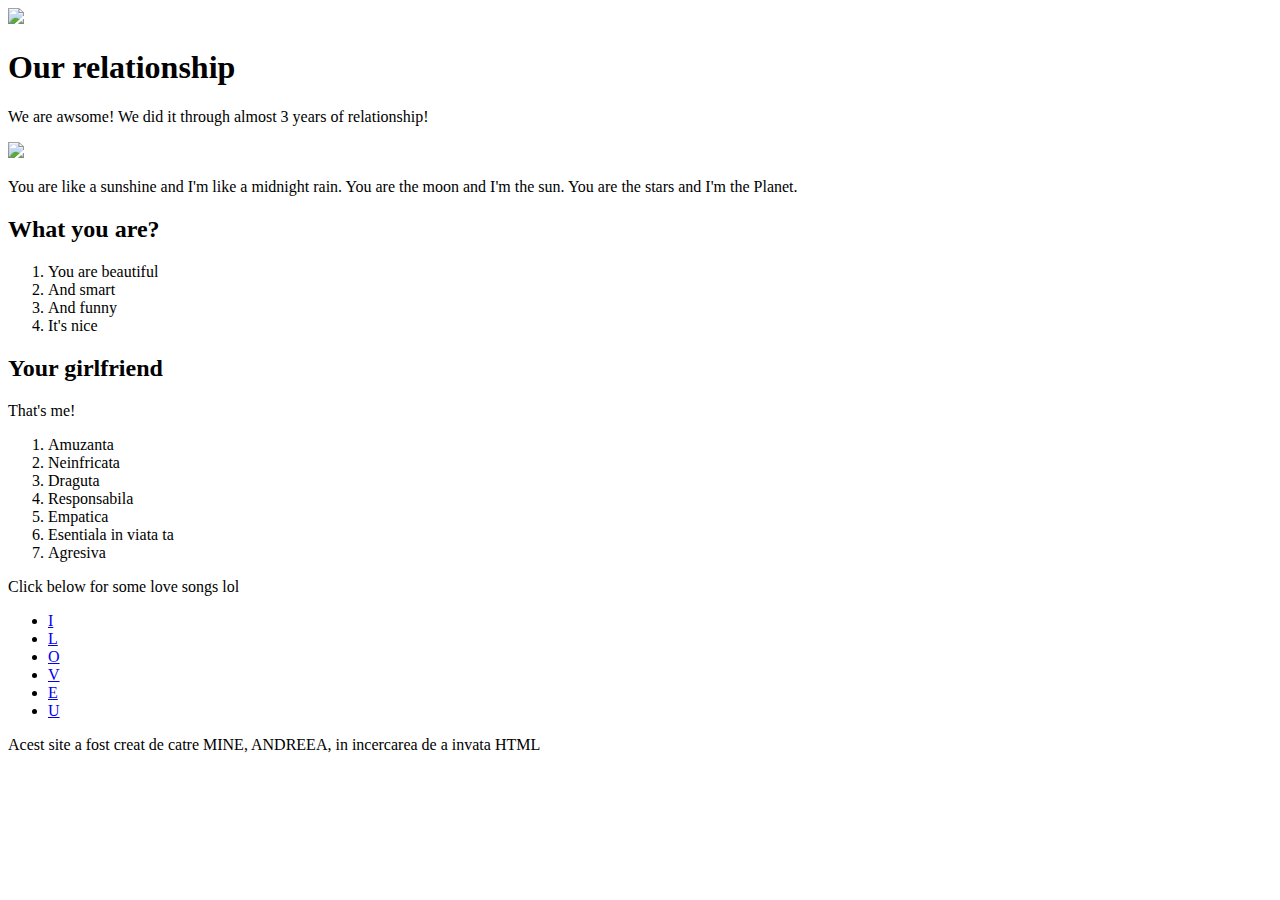
==== index.html @ 5f2c71a7 "added my relationship's index.html" ====
<!DOCTYPE html>
<html>
<head>
	<title>You and Me</title>
	<link rel="icon" href="file:///C:/Users/Andreea/Desktop/cartoon-hero/img1/giphy.gif">
</head>
<body>
	<!-- header element -->
<header>
	<img src="file:///C:/Users/Andreea/Downloads/file.enc">
	<h1> Our relationship </h1>
</header>

<!-- main element -->
<main>
<h2></h2>
<p>We are awsome! We did it through almost 3 years of relationship!</p>
<img src="file:///C:/Users/Andreea/Desktop/cartoon-hero/img1/inimi.jpg">	
<p>You are like a sunshine and I'm like a midnight rain. You are the moon and I'm the sun. You are the stars and I'm the Planet.</p>
<h2>What you are?</h2>
<ol>
	<li>You are beautiful</li>
	<li>And smart</li>
	<li>And funny</li>
    <li>It's nice</li>
</ol>

<!-- EU -->
<h2>Your girlfriend</h2>
<p>That's me!</p>
<ol>
	<li>Amuzanta</li>
	<li>Neinfricata</li>
	<li>Draguta</li>
	<li>Responsabila</li>
	<li>Empatica</li>
	<li>Esentiala in viata ta</li>
	<li>Agresiva</li>

</ol>
<!-- MUZICI -->
<p>Click below for some love songs lol</p>
<ul>
	<li><a target="_blank" href="https://www.youtube.com/watch?v=G9183S-f82Q&ab_channel=DanMusic">I</a></li>
	<li><a target="_blank" href="https://www.youtube.com/watch?v=kffacxfA7G4&ab_channel=JustinBieberVEVO">L</a></li>
	<li><a target="_blank" href="https://www.youtube.com/watch?v=QLCpqdqeoII&ab_channel=TheWeeknd-Topic">O</a> </li>
	<li><a target="_blank" href="https://www.youtube.com/watch?v=VuNIsY6JdUw&ab_channel=TaylorSwiftVEVO">V</a> </li>
	<li><a target="_blank" href="https://www.youtube.com/watch?v=vv3um0BlygY&ab_channel=TaylorSwift-Topic">E</a> </li>
	<li><a target="_blank" href="https://www.youtube.com/watch?v=J6eq0IEvKx4&ab_channel=Clem">U</a> </li>

</ul>
</main>

<!-- FOOTER ELEMENT -->
<footer>
	<p>Acest site a fost creat de catre MINE, ANDREEA, in incercarea de a invata HTML</p>
</footer>

</body>
</html>
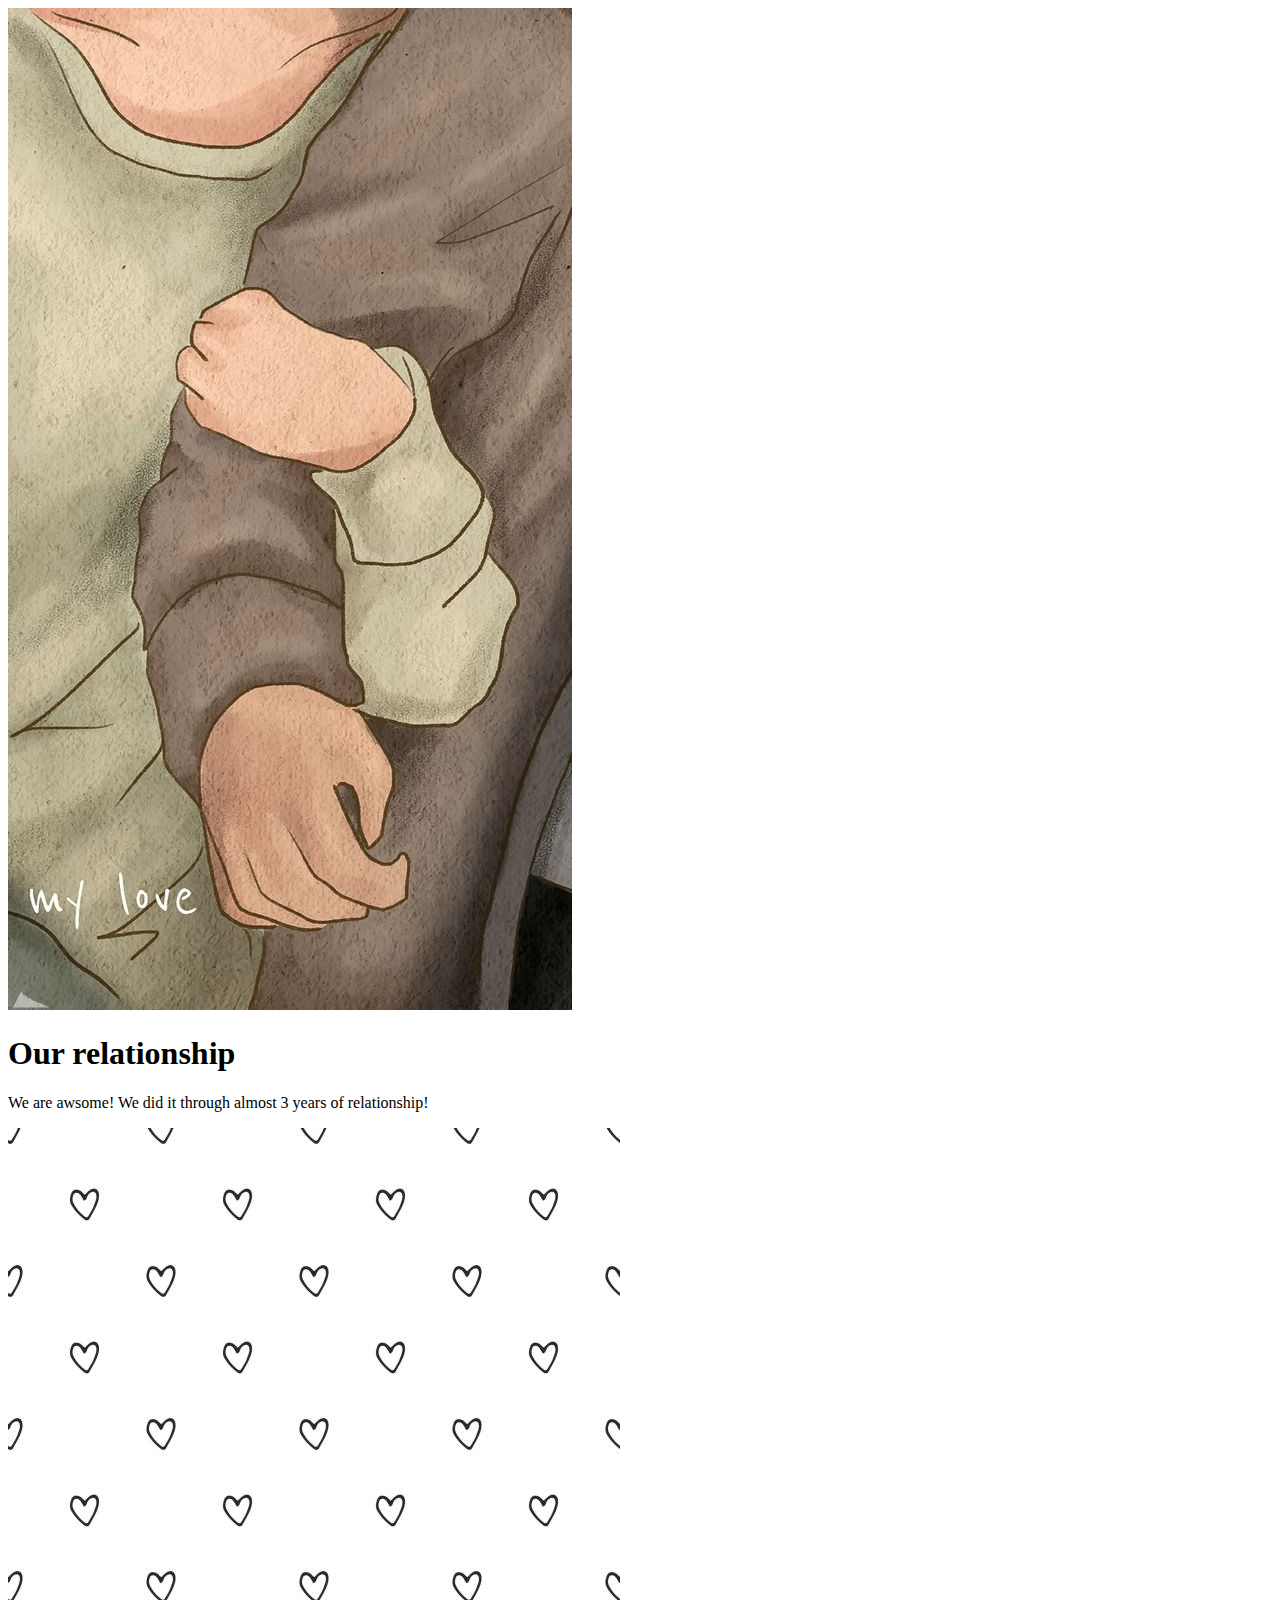
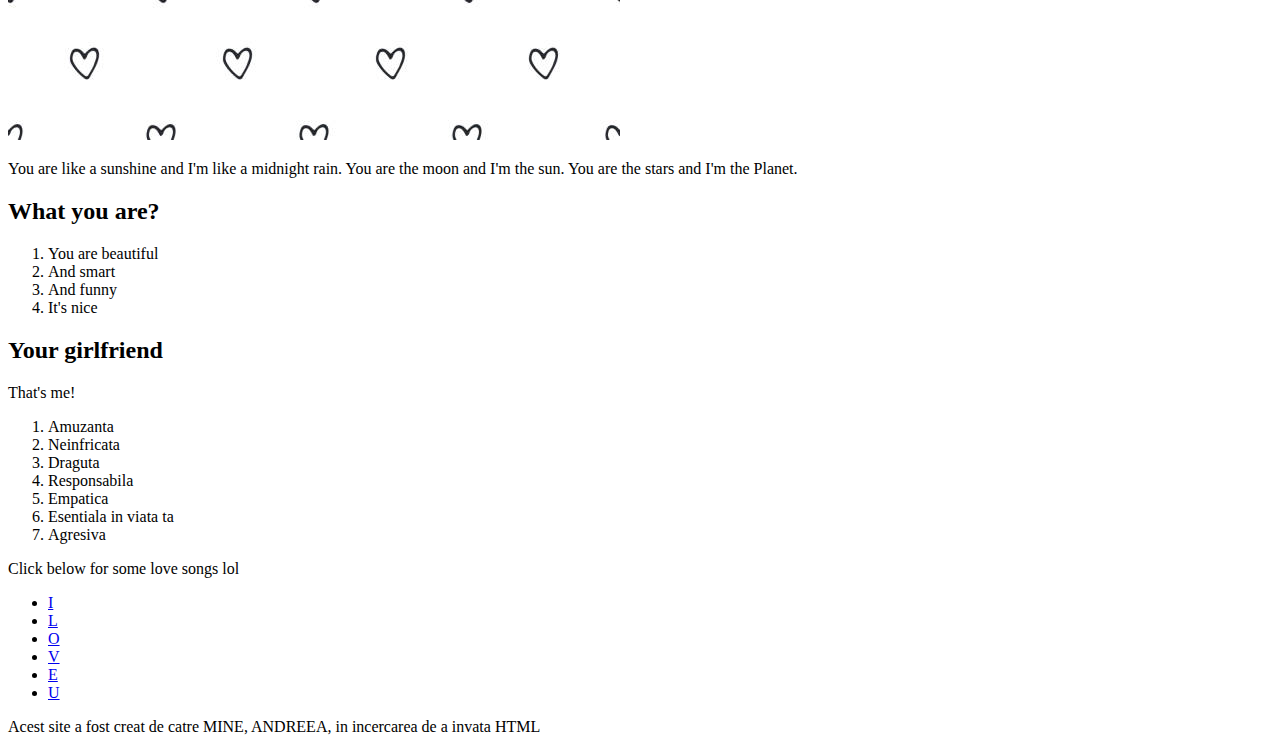
==== commit 8a7d4430: "i hate it here" ====
--- a/index.html
+++ b/index.html
@@ -2,12 +2,12 @@
 <html>
 <head>
 	<title>You and Me</title>
-	<link rel="icon" href="file:///C:/Users/Andreea/Desktop/cartoon-hero/img1/giphy.gif">
+	<link rel="icon" href="img/cuplu-ok.jpeg">
 </head>
 <body>
 	<!-- header element -->
 <header>
-	<img src="file:///C:/Users/Andreea/Downloads/file.enc">
+	<img src="img/cuplu-ok.jpeg">
 	<h1> Our relationship </h1>
 </header>
 
@@ -15,7 +15,7 @@
 <main>
 <h2></h2>
 <p>We are awsome! We did it through almost 3 years of relationship!</p>
-<img src="file:///C:/Users/Andreea/Desktop/cartoon-hero/img1/inimi.jpg">	
+<img src="img/inimi-albe.jpeg">	
 <p>You are like a sunshine and I'm like a midnight rain. You are the moon and I'm the sun. You are the stars and I'm the Planet.</p>
 <h2>What you are?</h2>
 <ol>
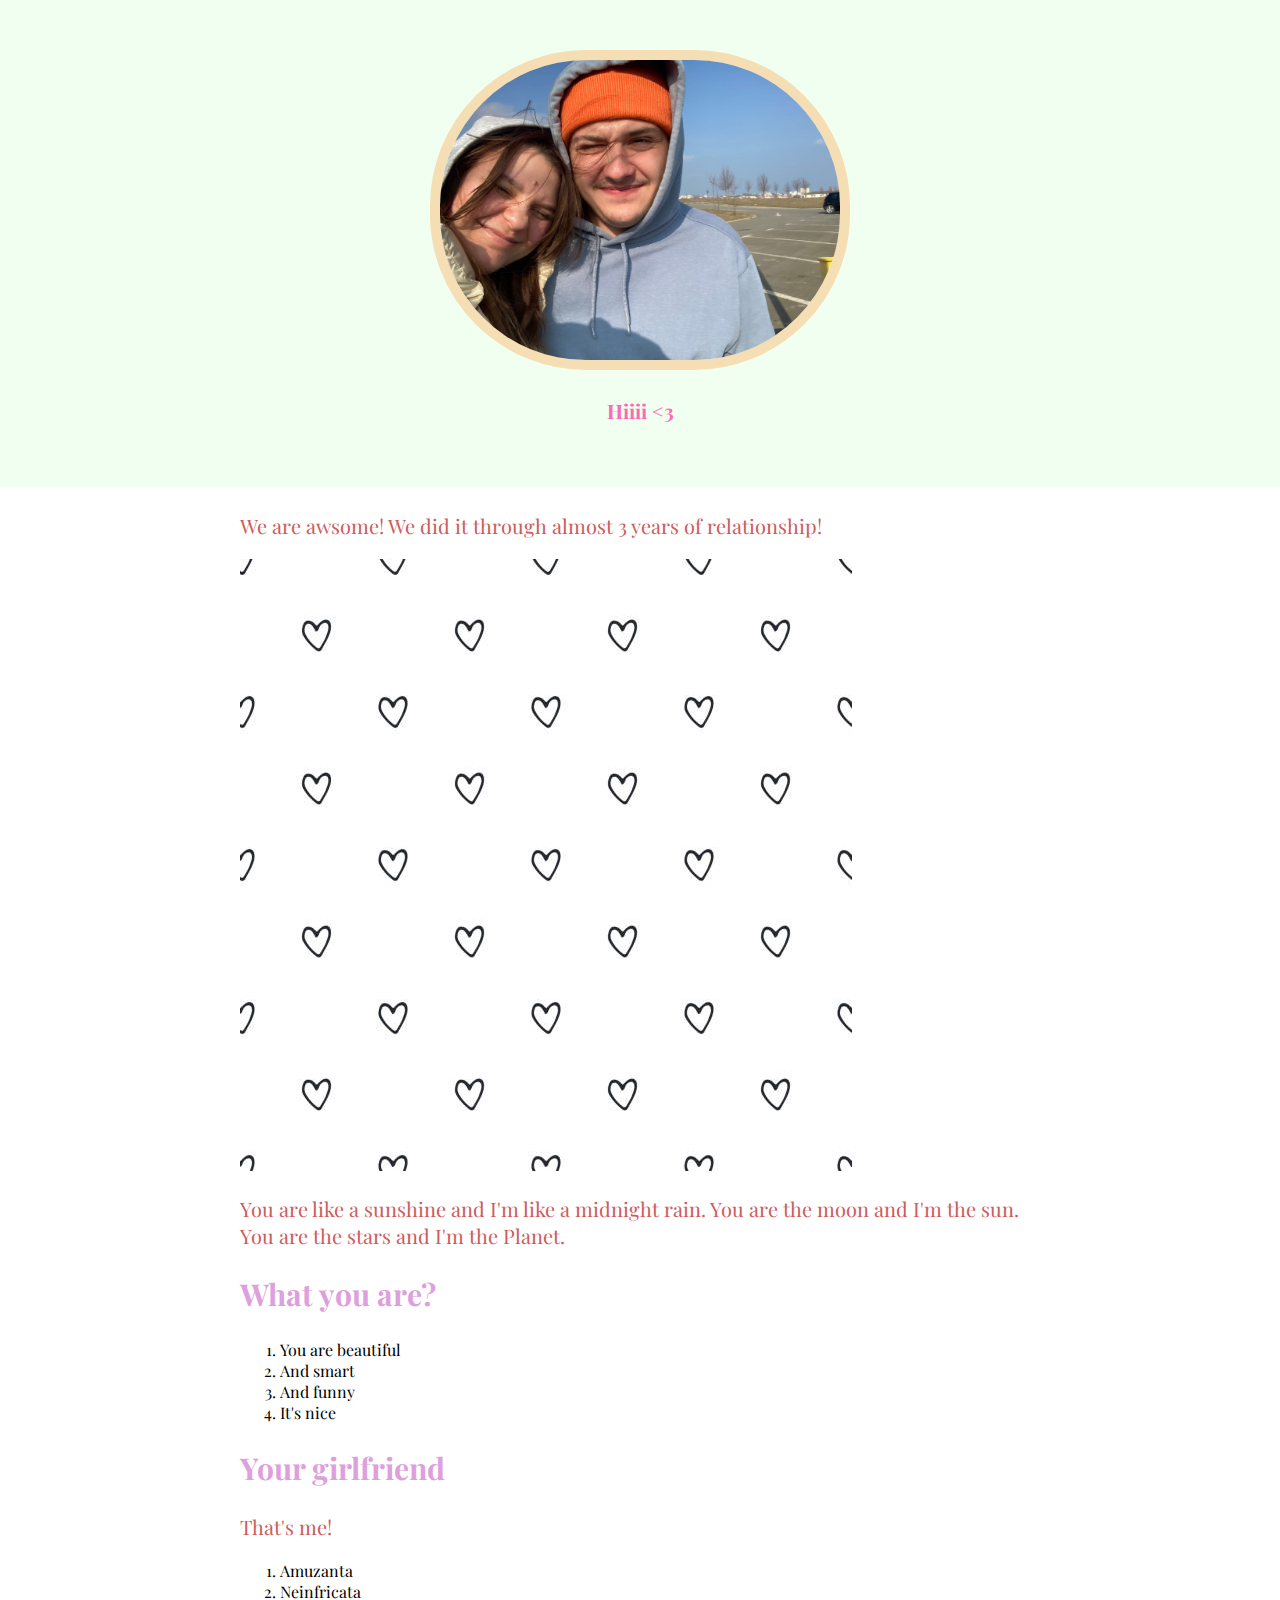
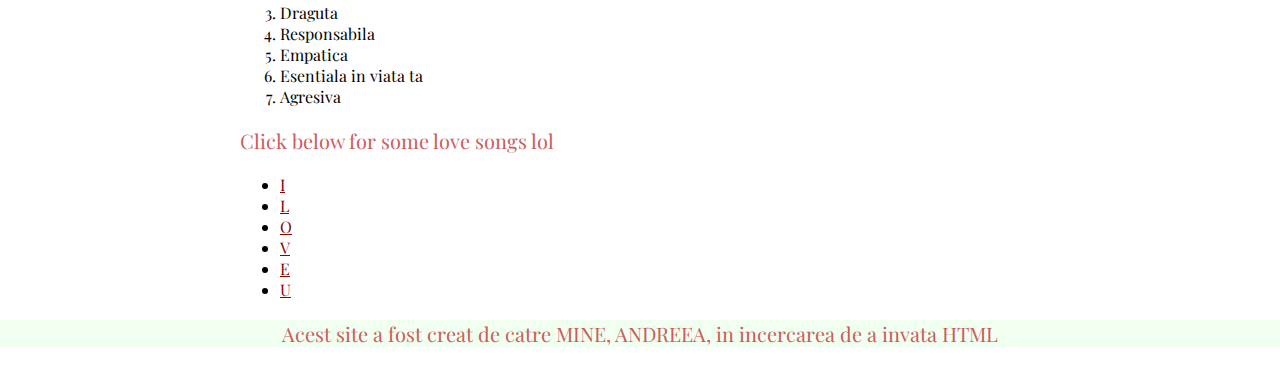
==== commit c7eead31: "designed my page" ====
--- a/index.html
+++ b/index.html
@@ -2,20 +2,22 @@
 <html>
 <head>
 	<title>You and Me</title>
-	<link rel="icon" href="img/cuplu-ok.jpeg">
+	<link rel="icon" href="./img/cuplu-ok.jpeg">
+	<link href="https://fonts.googleapis.com/css2?family=Playfair+Display:ital@1&display=swap" rel="stylesheet"> 
+	<link rel="stylesheet" type="text/css" href="css/youandme.css">
 </head>
 <body>
 	<!-- header element -->
 <header>
-	<img src="img/cuplu-ok.jpeg">
-	<h1> Our relationship </h1>
+	<img src="./img/andreea-cosmin.jpeg">
+	<h1> Hiiii <3 </h1>
 </header>
 
 <!-- main element -->
 <main>
 <h2></h2>
 <p>We are awsome! We did it through almost 3 years of relationship!</p>
-<img src="img/inimi-albe.jpeg">	
+<img src="./img/inimi-albe.jpeg">	
 <p>You are like a sunshine and I'm like a midnight rain. You are the moon and I'm the sun. You are the stars and I'm the Planet.</p>
 <h2>What you are?</h2>
 <ol>
--- a/css/youandme.css
+++ b/css/youandme.css
@@ -0,0 +1,69 @@
+body{
+	margin: 0;
+	font-family: 'Playfair Display', serif;
+;
+}
+
+header{
+	background-color: honeydew;
+	text-align: center;
+	padding-top: 50px;
+	padding-bottom: 50px;
+	font-size: 50px;
+}
+
+h1, h2{
+	font-family: 'Playfair Display', serif;
+	font-size: 20px;
+	color: rosybrown;
+
+}
+
+header h1{
+	color: hotpink;
+	font-size: 20px;
+    font-family: 'Playfair Display', serif;
+
+}
+
+header img{
+	border-radius: 156px;
+	width: 400px;
+	border: 10px;
+	border-style: solid;
+	border-color: wheat;
+}
+
+main{
+	max-width: 800px;
+	margin: 0 auto;
+	padding: 0 20px 
+}
+
+main img{
+	max-width: 100%;
+}
+
+h2{
+	font-size: 30px;
+	color: plum;
+}
+
+p{
+	font-size: 20px;
+	color: indianred;
+}
+
+a{
+	color: darkred;
+}
+
+a:hover{
+	background-color: whitesmoke;
+	color: black;
+}
+
+footer{
+	background-color: honeydew;
+	text-align: center;
+}
